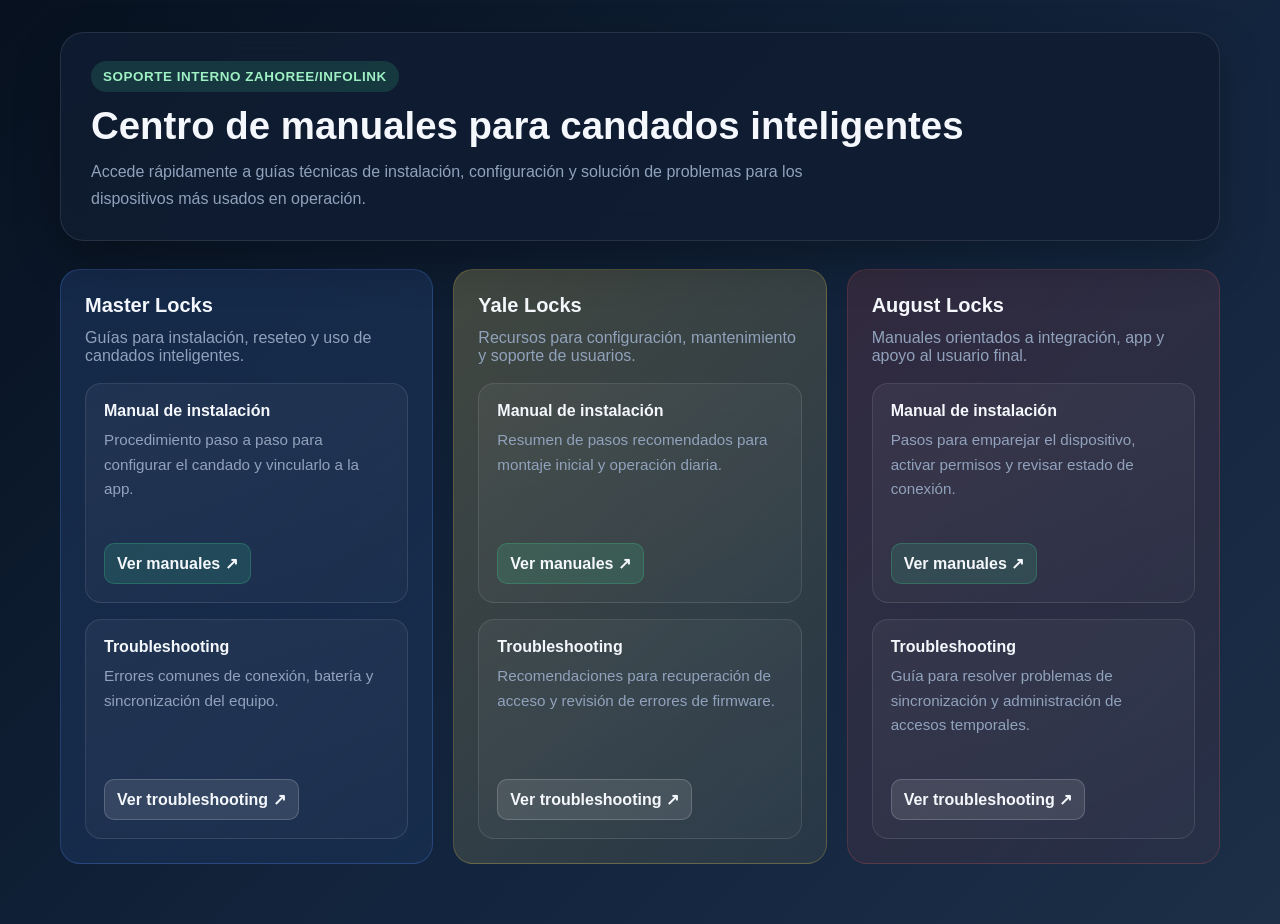
==== index.html @ 4dfc501e "MIGRATION" ====
<!DOCTYPE html>
<html lang="es">
  <head>
    <meta charset="UTF-8" />
    <meta name="viewport" content="width=device-width, initial-scale=1.0" />
    <title>Soporte Técnico - Candados Inteligentes</title>
    <link rel="icon" href="./Images/icon.png" type="image/png">
    <link rel="stylesheet" href="./styles.css">
  </head>
  <body class="index-page">
    <div class="page">
      <header class="hero">
        <div class="hero-top">
          <div>
            <span class="eyebrow">Soporte Interno Zahoree/Infolink</span>
            <h1>Centro de manuales para candados inteligentes</h1>
            <p>
              Accede rápidamente a guías técnicas de instalación, configuración y
              solución de problemas para los dispositivos más usados en operación.
            </p>
          </div>
        </div>
      </header>

      <main class="grid">
        <section class="brand-section masterlock">
          <h2>Master Locks</h2>
          <p class="subtitle">Guías para instalación, reseteo y uso de candados inteligentes.</p>
          <div class="cards">
            <article class="card">
              <h3>Manual de instalación</h3>
              <p>Procedimiento paso a paso para configurar el candado y vincularlo a la app.</p>
              <div class="actions">
                <a href="MLManuals.html">Ver manuales ↗</a>
              </div>
            </article>
            <article class="card">
              <h3>Troubleshooting</h3>
              <p>Errores comunes de conexión, batería y sincronización del equipo.</p>
              <div class="actions">
                <a class="secondary" href="#">Ver troubleshooting ↗</a>
              </div>
            </article>
          </div>
        </section>

        <section class="brand-section yale">
          <h2>Yale Locks</h2>
          <p class="subtitle">Recursos para configuración, mantenimiento y soporte de usuarios.</p>
          <div class="cards">
            <article class="card">
              <h3>Manual de instalación</h3>
              <p>Resumen de pasos recomendados para montaje inicial y operación diaria.</p>
              <div class="actions">
                <a href="YLManuals.html">Ver manuales ↗</a>
              </div>
            </article>
            <article class="card">
              <h3>Troubleshooting</h3>
              <p>Recomendaciones para recuperación de acceso y revisión de errores de firmware.</p>
              <div class="actions">
                <a class="secondary" href="#">Ver troubleshooting ↗</a>
              </div>
            </article>
          </div>
        </section>

        <section class="brand-section august">
          <h2>August Locks</h2>
          <p class="subtitle">Manuales orientados a integración, app y apoyo al usuario final.</p>
          <div class="cards">
            <article class="card">
              <h3>Manual de instalación</h3>
              <p>Pasos para emparejar el dispositivo, activar permisos y revisar estado de conexión.</p>
              <div class="actions">
                <a href="ALManuals.html">Ver manuales ↗</a>
              </div>
            </article>
            <article class="card">
              <h3>Troubleshooting</h3>
              <p>Guía para resolver problemas de sincronización y administración de accesos temporales.</p>
              <div class="actions">
                <a class="secondary" href="#">Ver troubleshooting ↗</a>
              </div>
            </article>
          </div>
        </section>
      </main>
    </div>
    <script src="./scripts.js"></script>
  </body>
</html>
---- styles.css ----
:root {
  --bg: #07111f;
  --panel: #101c31;
  --panel-2: #14263f;
  --text: #f4f7fb;
  --muted: #91a2bc;
  --accent: #3ecf8e;
  --accent-2: #4f8cff;
  --border: rgba(255, 255, 255, 0.1);
}

* {
  box-sizing: border-box;
}

body {
  margin: 0;
  font-family: "Segoe UI", Roboto, Arial, sans-serif;
  color: var(--text);
  background: linear-gradient(135deg, var(--bg), #13253e 60%, #1c2f47);
  min-height: 100vh;
}

.page {
  max-width: 1200px;
  margin: 0 auto;
  padding: 32px 20px 60px;
}

.hero {
  background: rgba(16, 28, 49, 0.9);
  border: 1px solid var(--border);
  border-radius: 24px;
  padding: 28px 30px;
  box-shadow: 0 18px 45px rgba(0, 0, 0, 0.28);
  backdrop-filter: blur(14px);
}

.back-link {
  display: inline-flex;
  align-items: center;
  gap: 8px;
  color: #9ff0c4;
  text-decoration: none;
  font-weight: 600;
  margin-bottom: 14px;
}

.back-link:hover {
  color: #ffffff;
}

.eyebrow {
  display: inline-block;
  background: rgba(62, 207, 142, 0.16);
  color: #9ff0c4;
  padding: 8px 12px;
  border-radius: 999px;
  font-size: 0.84rem;
  font-weight: 700;
  letter-spacing: 0.04em;
  text-transform: uppercase;
}

h1 {
  font-size: clamp(1.8rem, 3vw, 2.6rem);
  margin: 12px 0 10px;
}

.hero p {
  color: var(--muted);
  line-height: 1.7;
  font-size: 1rem;
  margin: 0;
  max-width: 780px;
}

.links,
.cards {
  display: grid;
  gap: 10px;
}

.links a,
.submenu-trigger {
  display: flex;
  align-items: center;
  justify-content: space-between;
  gap: 10px;
  text-decoration: none;
  color: var(--text);
  padding: 11px 12px;
  border-radius: 12px;
  background: rgba(255, 255, 255, 0.08);
  border: 1px solid rgba(255, 255, 255, 0.12);
  transition: transform 0.2s ease, background 0.2s ease;
  cursor: pointer;
  font: inherit;
}

.links a:hover,
.submenu-trigger:hover {
  transform: translateY(-1px);
  background: rgba(62, 207, 142, 0.16);
}

.links a span:last-child,
.submenu-trigger span:last-child {
  color: #9ff0c4;
  font-weight: 700;
}

.submenu {
  display: none;
  gap: 8px;
  margin-top: 8px;
  padding-left: 10px;
}

.submenu.open {
  display: grid;
}

.variant-grid {
  display: grid;
  gap: 8px;
  margin-top: 8px;
  padding-left: 16px;
}

.variant-card {
  display: flex;
  align-items: center;
  justify-content: space-between;
  gap: 12px;
  padding: 10px 12px;
  border-radius: 10px;
  background: rgba(0, 0, 0, 0.16);
  border: 1px dashed rgba(255, 199, 76, 0.3);
}

.variant-card .variant-info {
  display: flex;
  flex-direction: column;
  gap: 6px;
}

.variant-card .variant-info strong {
  color: #fff3bf;
}

.variant-card .variant-link {
  display: inline-flex;
  align-items: center;
  justify-content: center;
  padding: 7px 10px;
  border-radius: 8px;
  background: rgba(255, 199, 76, 0.16);
  color: #ffe8a3;
  text-decoration: none;
  font-size: 0.85rem;
  font-weight: 700;
  white-space: nowrap;
}

.placeholder-image {
  width: 70px;
  height: 46px;
  border-radius: 8px;
  border: 1px solid rgba(255, 199, 76, 0.25);
  background: linear-gradient(135deg, rgba(255, 210, 90, 0.25), rgba(255, 255, 255, 0.06));
  display: flex;
  align-items: center;
  justify-content: center;
  color: #ffe8a3;
  font-size: 0.72rem;
  font-weight: 700;
  text-align: center;
  padding: 4px;
  overflow: hidden;
  position: relative;
  cursor: zoom-in;
}

.placeholder-image img {
  width: 100%;
  height: 100%;
  object-fit: cover;
  display: block;
  transition: transform 0.2s ease;
}

.placeholder-image:hover img {
  transform: scale(1.04);
}

.placeholder-image::after {
  content: "Vista previa";
  position: absolute;
  inset: auto 6px 6px auto;
  background: rgba(7, 17, 31, 0.8);
  color: white;
  padding: 4px 8px;
  border-radius: 999px;
  font-size: 0.68rem;
  opacity: 0;
  pointer-events: none;
  transition: opacity 0.2s ease;
}

.placeholder-image:hover::after {
  opacity: 1;
}

.image-preview {
  position: fixed;
  top: 50%;
  left: 50%;
  transform: translate(-50%, -50%) scale(0.96);
  width: 250px;
  height: auto;
  border-radius: 14px;
  border: 2px solid rgba(255, 199, 76, 0.35);
  box-shadow: 0 16px 40px rgba(0, 0, 0, 0.35);
  opacity: 0;
  pointer-events: none;
  z-index: 1000;
  transition: opacity 0.2s ease, transform 0.2s ease;
  background: rgba(7, 17, 31, 0.95);
  padding: 6px;
}

.image-preview.show {
  opacity: 1;
  transform: translate(-50%, -50%) scale(1);
}

.image-preview img {
  width: 100%;
  height: auto;
  display: block;
  border-radius: 10px;
}

.gallery-modal {
  position: fixed;
  inset: 0;
  background: rgba(7, 17, 31, 0.86);
  backdrop-filter: blur(8px);
  display: none;
  align-items: center;
  justify-content: center;
  z-index: 1000;
  padding: 24px;
}

.gallery-modal.show {
  display: flex;
}

.gallery-modal .modal-content {
  position: relative;
  max-width: min(90vw, 420px);
  width: 100%;
  background: rgba(16, 28, 49, 0.96);
  border: 1px solid rgba(255, 199, 76, 0.35);
  border-radius: 18px;
  box-shadow: 0 18px 45px rgba(0, 0, 0, 0.35);
  padding: 16px;
}

.gallery-modal .close-btn {
  position: absolute;
  top: 10px;
  right: 10px;
  border: none;
  background: rgba(255, 255, 255, 0.12);
  color: white;
  width: 34px;
  height: 34px;
  border-radius: 999px;
  cursor: pointer;
  font-size: 1rem;
}

.gallery-modal img {
  width: 100%;
  height: auto;
  display: block;
  border-radius: 12px;
}

.menu-stack {
  display: grid;
  gap: 16px;
  margin-top: 24px;
}

.family-card {
  padding: 0;
  overflow: hidden;
}

.family-trigger {
  width: 100%;
  display: flex;
  align-items: center;
  justify-content: space-between;
  gap: 14px;
  padding: 22px;
  border: 0;
  background: transparent;
  color: inherit;
  text-align: left;
  cursor: pointer;
}

.family-trigger:hover {
  background: rgba(255, 255, 255, 0.06);
}

.family-copy {
  display: flex;
  flex-direction: column;
  gap: 6px;
}

.family-copy h2,
.family-copy p {
  margin: 0;
}

.family-trigger .caret {
  display: inline-flex;
  align-items: center;
  justify-content: center;
  width: 34px;
  height: 34px;
  border-radius: 999px;
  background: rgba(255, 255, 255, 0.1);
  color: #9ff0c4;
  font-size: 1rem;
  transition: transform 0.2s ease;
  flex-shrink: 0;
}

.family-trigger[aria-expanded="true"] .caret {
  transform: rotate(180deg);
}

.family-panel {
  display: none;
  padding: 0 22px 22px;
}

.family-panel.open {
  display: block;
}

.note {
  margin-top: 24px;
  color: var(--muted);
  font-size: 0.92rem;
  text-align: center;
}

body.index-page .grid {
  display: flex;
  flex-wrap: wrap;
  gap: 20px;
  margin-top: 28px;
  justify-content: stretch;
}

body.index-page .brand-section {
  flex: 1;
  min-width: 300px;
  background: rgba(20, 38, 63, 0.95);
  border: 1px solid var(--border);
  border-radius: 20px;
  padding: 24px;
}

body.index-page .brand-section h2 {
  margin: 0 0 12px;
  font-size: 1.25rem;
}

body.index-page .brand-section .subtitle {
  margin: 0 0 18px;
  color: var(--muted);
}

body.index-page .cards {
  display: flex;
  flex-wrap: wrap;
  gap: 16px;
  align-items: stretch;
}

body.index-page .card {
  display: flex;
  flex-direction: column;
  justify-content: space-between;
  flex: 1 1 240px;
  min-height: 220px;
  background: linear-gradient(160deg, rgba(255, 255, 255, 0.05), rgba(255, 255, 255, 0.025));
  border: 1px solid var(--border);
  border-radius: 16px;
  padding: 18px;
}

body.index-page .card h3 {
  margin: 0 0 8px;
  font-size: 1rem;
}

body.index-page .card p {
  margin: 0 0 14px;
  color: var(--muted);
  font-size: 0.95rem;
  line-height: 1.6;
}

body.index-page .card .actions {
  display: flex;
  flex-wrap: wrap;
  gap: 10px;
  margin-top: auto;
}

body.index-page .card a {
  display: inline-flex;
  align-items: center;
  justify-content: center;
  gap: 8px;
  color: #f4f7fb;
  text-decoration: none;
  font-weight: 700;
  padding: 10px 12px;
  border-radius: 10px;
  background: rgba(62, 207, 142, 0.16);
  border: 1px solid rgba(62, 207, 142, 0.25);
}

body.index-page .card a.secondary {
  background: rgba(255, 255, 255, 0.1);
  border-color: rgba(255, 255, 255, 0.18);
}

body.index-page .card a:hover {
  background: rgba(62, 207, 142, 0.28);
}

body.index-page .brand-section.masterlock {
  background: linear-gradient(135deg, rgba(79, 140, 255, 0.16), rgba(79, 140, 255, 0.08));
  border-color: rgba(79, 140, 255, 0.25);
}

body.index-page .brand-section.yale {
  background: linear-gradient(135deg, rgba(248, 228, 126, 0.22), rgba(248, 228, 126, 0.08));
  border-color: rgba(220, 185, 70, 0.25);
}

body.index-page .brand-section.august {
  background: linear-gradient(135deg, rgba(220, 86, 86, 0.16), rgba(220, 86, 86, 0.06));
  border-color: rgba(220, 86, 86, 0.22);
}

body.index-page .coming-soon {
  color: #8fb0d9;
  font-size: 0.9rem;
}

body.yale-page .grid {
  display: grid;
  grid-template-columns: repeat(2, minmax(0, 1fr));
  gap: 20px;
  margin-top: 24px;
}

body.yale-page .family-card {
  background: rgba(20, 38, 63, 0.95);
  border: 1px solid var(--border);
  border-radius: 20px;
  padding: 22px;
  box-shadow: 0 14px 30px rgba(0, 0, 0, 0.18);
}

body.yale-page .family-card.real-living {
  background: linear-gradient(135deg, rgba(255, 210, 90, 0.18), rgba(255, 182, 34, 0.08));
  border-color: rgba(255, 199, 76, 0.32);
}

body.yale-page .family-card.assure1 {
  background: linear-gradient(135deg, rgba(62, 207, 142, 0.16), rgba(62, 207, 142, 0.08));
  border-color: rgba(62, 207, 142, 0.25);
}

body.yale-page .family-card.zwave {
  background: linear-gradient(135deg, rgba(248, 228, 126, 0.2), rgba(248, 228, 126, 0.07));
  border-color: rgba(220, 185, 70, 0.25);
}

body.yale-page .family-card.google {
  background: linear-gradient(135deg, rgba(220, 86, 86, 0.16), rgba(220, 86, 86, 0.06));
  border-color: rgba(220, 86, 86, 0.22);
}

body.yale-page .family-card.code {
  background: linear-gradient(135deg, rgba(26, 188, 156, 0.16), rgba(26, 188, 156, 0.07));
  border-color: rgba(26, 188, 156, 0.22);
}

body.yale-page .family-card h2 {
  margin: 0 0 8px;
  font-size: 1.16rem;
}

body.yale-page .family-card p {
  margin: 0 0 14px;
  color: var(--muted);
  font-size: 0.95rem;
  line-height: 1.6;
}

body.yale-page .family-trigger .caret {
  display: inline-flex;
  align-items: center;
  justify-content: center;
  width: 34px;
  height: 34px;
  border-radius: 999px;
  background: rgba(255, 255, 255, 0.1);
  color: #9ff0c4;
  font-size: 1rem;
  transition: transform 0.2s ease;
  flex-shrink: 0;
}

@media (max-width: 780px) {
  body.yale-page .hero {
    padding: 22px;
  }
}

@media (max-width: 700px) {
  body.index-page .hero {
    padding: 22px;
  }

  body.index-page .brand-section {
    padding: 18px;
  }
}
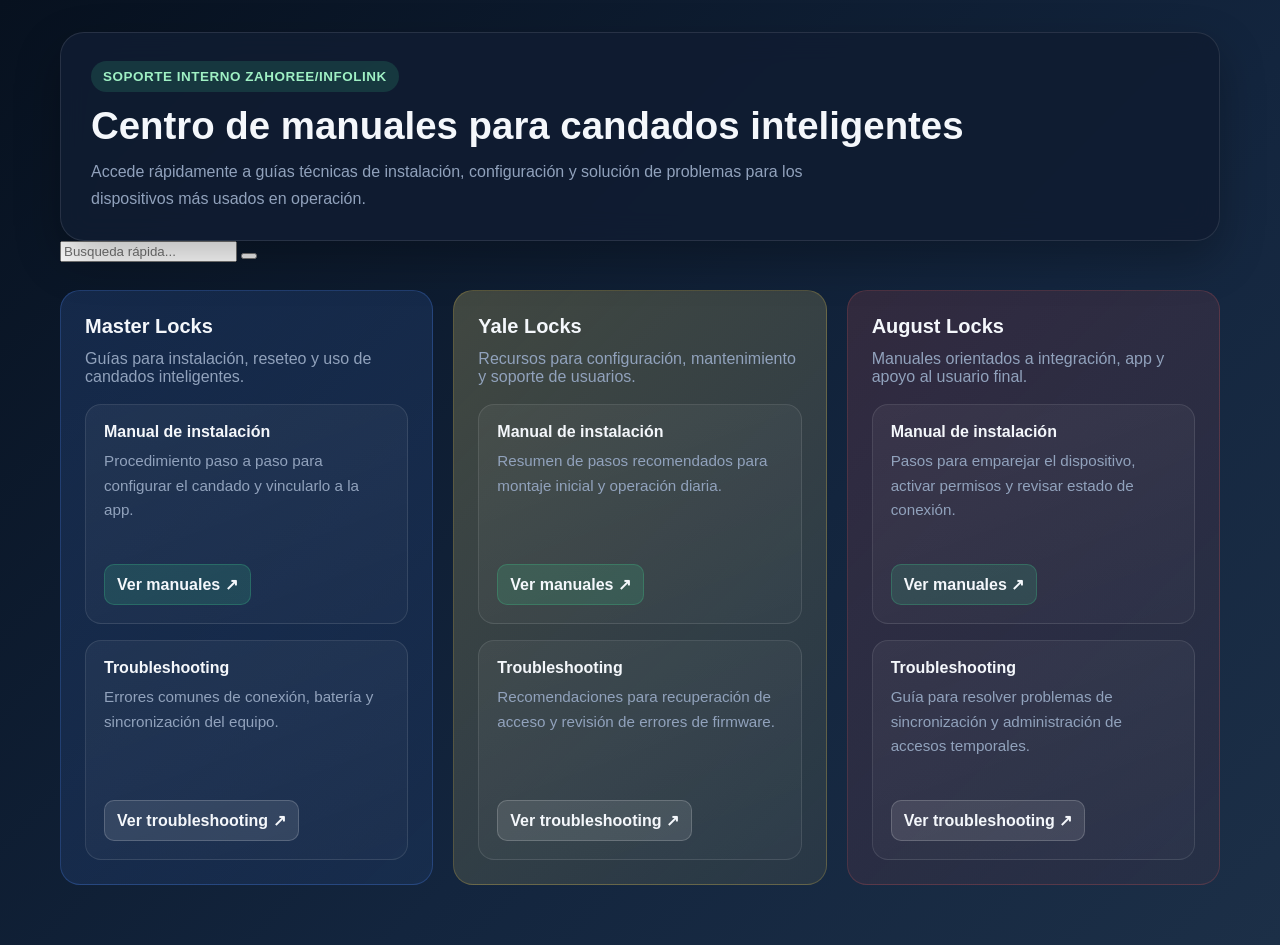
==== commit 5a6d7820: "trabajando en la barra de busqueda" ====
--- a/index.html
+++ b/index.html
@@ -21,6 +21,12 @@
           </div>
         </div>
       </header>
+      <div>
+        <input type="text" placeholder="Busqueda rápida...">
+        <button>
+          <i></i>
+        </button>
+      </div>
 
       <main class="grid">
         <section class="brand-section masterlock">
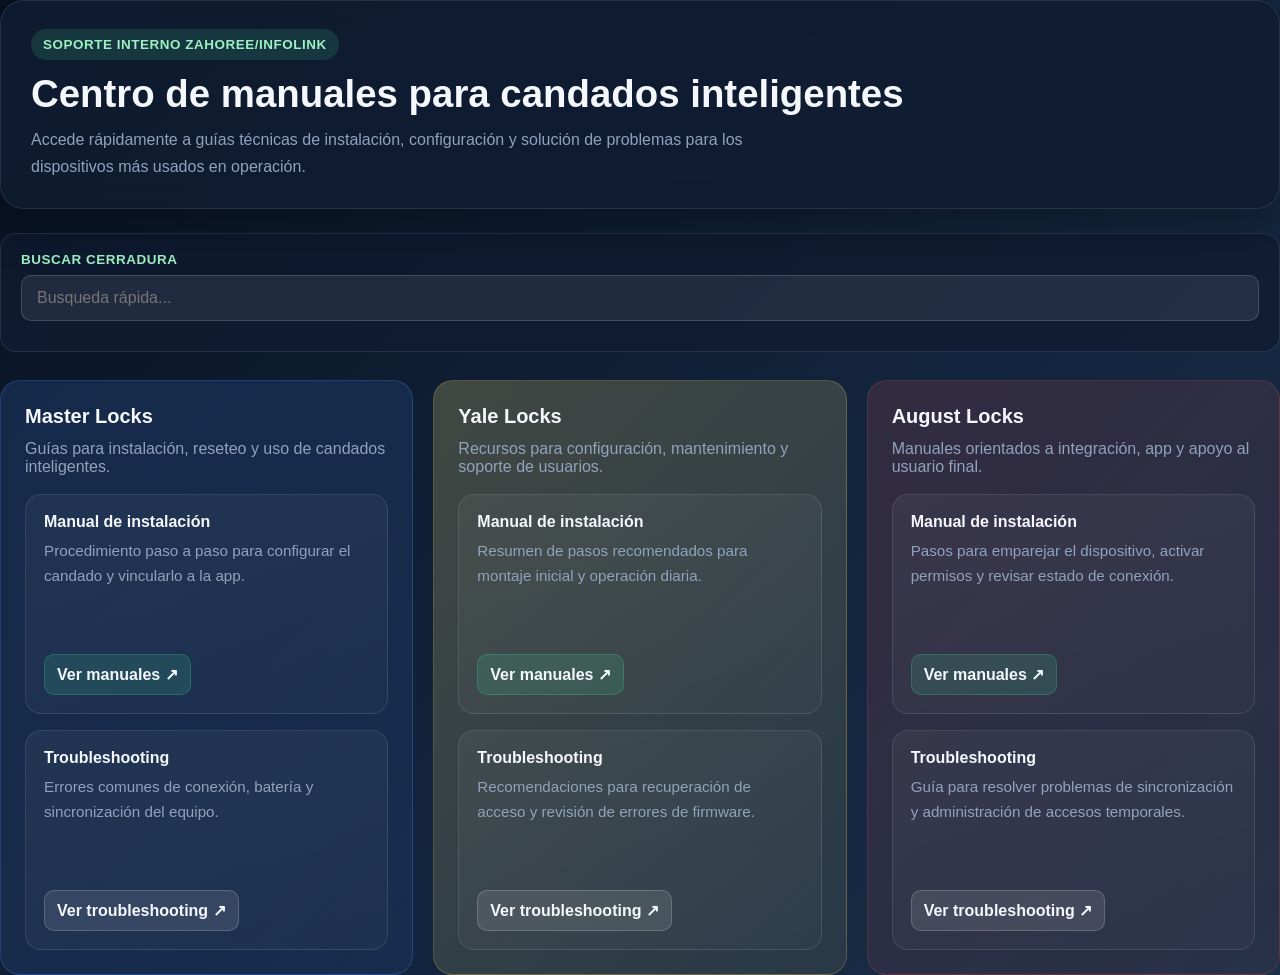
==== commit f89d6d50: "barra de busqueda, nombres de assure 1 cortados, manuales en blanco, yale code agregado" ====
--- a/index.html
+++ b/index.html
@@ -21,12 +21,12 @@
           </div>
         </div>
       </header>
-      <div>
-        <input type="text" placeholder="Busqueda rápida...">
-        <button>
-          <i></i>
-        </button>
-      </div>
+
+      <section class="quick-search" aria-label="Búsqueda rápida de cerraduras">
+        <label for="lockSearch">Buscar cerradura</label>
+        <input id="lockSearch" type="search" placeholder="Busqueda rápida..." autocomplete="off">
+        <div class="search-results" id="searchResults" aria-live="polite"></div>
+      </section>
 
       <main class="grid">
         <section class="brand-section masterlock">
--- a/styles.css
+++ b/styles.css
@@ -19,12 +19,6 @@
   color: var(--text);
   background: linear-gradient(135deg, var(--bg), #13253e 60%, #1c2f47);
   min-height: 100vh;
-}
-
-.page {
-  max-width: 1200px;
-  margin: 0 auto;
-  padding: 32px 20px 60px;
 }
 
 .hero {
@@ -73,6 +67,98 @@
   font-size: 1rem;
   margin: 0;
   max-width: 780px;
+}
+
+.quick-search {
+  margin-top: 24px;
+  padding: 18px 20px;
+  background: rgba(16, 28, 49, 0.82);
+  border: 1px solid var(--border);
+  border-radius: 16px;
+}
+
+.quick-search label {
+  display: block;
+  margin-bottom: 8px;
+  color: #9ff0c4;
+  font-size: 0.84rem;
+  font-weight: 700;
+  letter-spacing: 0.04em;
+  text-transform: uppercase;
+}
+
+.quick-search input {
+  width: 100%;
+  padding: 13px 15px;
+  border: 1px solid rgba(255, 255, 255, 0.16);
+  border-radius: 10px;
+  background: rgba(255, 255, 255, 0.08);
+  color: var(--text);
+  font: inherit;
+  outline: none;
+}
+
+.quick-search input:focus {
+  border-color: var(--accent);
+  box-shadow: 0 0 0 3px rgba(62, 207, 142, 0.14);
+}
+
+.search-results {
+  display: grid;
+  gap: 8px;
+  margin-top: 12px;
+}
+
+.search-result {
+  display: flex;
+  align-items: center;
+  justify-content: space-between;
+  gap: 16px;
+  padding: 11px 13px;
+  border: 1px solid rgba(62, 207, 142, 0.2);
+  border-radius: 10px;
+  background: rgba(62, 207, 142, 0.08);
+  color: inherit;
+  text-decoration: none;
+  transition: transform 0.2s ease, background 0.2s ease, border-color 0.2s ease;
+}
+
+.search-result:hover,
+.search-result:focus-visible {
+  transform: translateY(-1px);
+  background: rgba(62, 207, 142, 0.18);
+  border-color: rgba(62, 207, 142, 0.56);
+  outline: none;
+}
+
+.search-result .result-path {
+  color: var(--muted);
+  font-size: 0.9rem;
+}
+
+.search-result .result-model,
+.search-result .result-action {
+  color: #9ff0c4;
+  font-weight: 700;
+  white-space: nowrap;
+}
+
+.search-empty {
+  margin: 10px 0 0;
+  color: var(--muted);
+  font-size: 0.9rem;
+}
+
+@media (max-width: 620px) {
+  .search-result {
+    align-items: flex-start;
+    flex-direction: column;
+    gap: 6px;
+  }
+
+  .search-result .result-action {
+    align-self: flex-end;
+  }
 }
 
 .links,
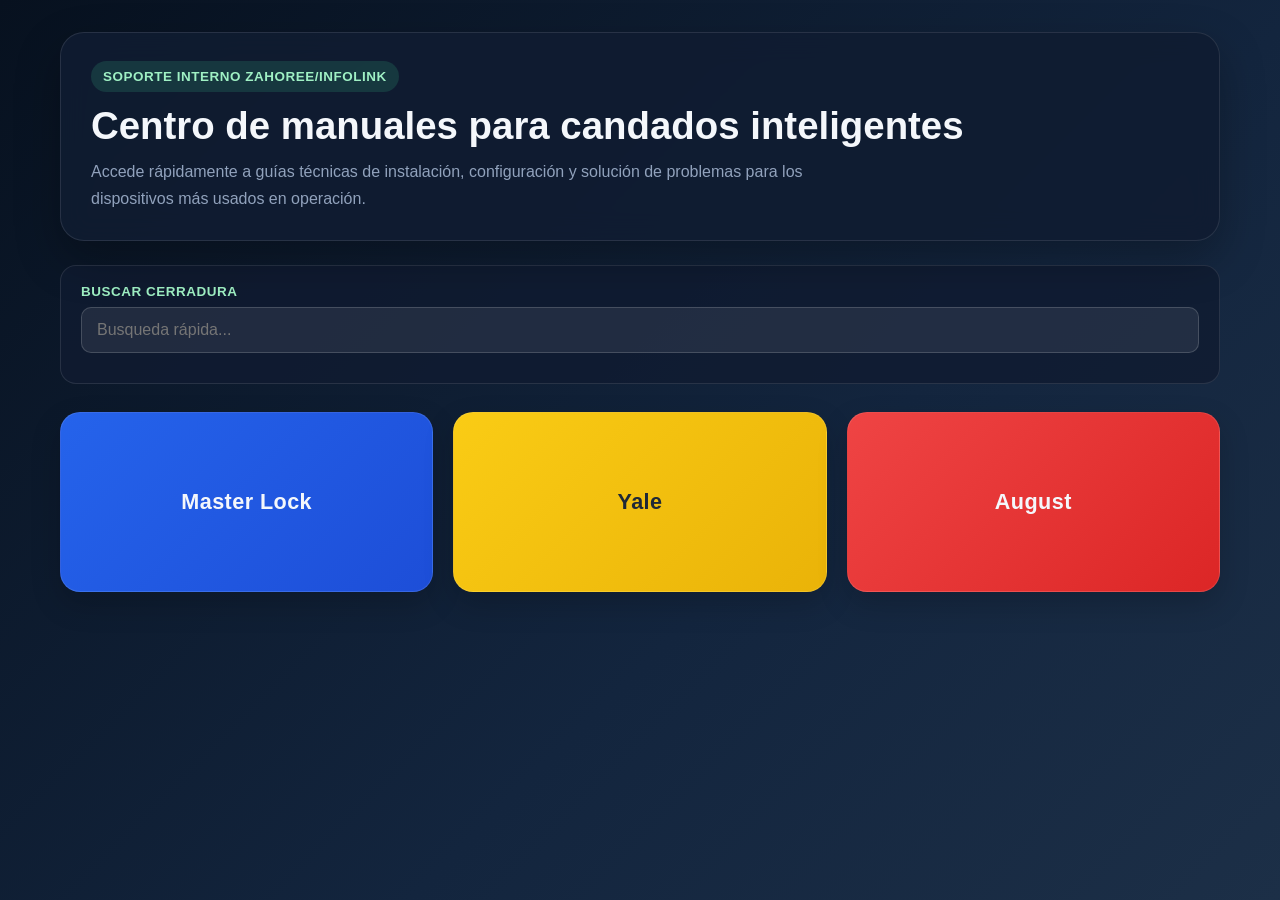
==== commit 36e9cdef: "base para ts y part numbers" ====
--- a/index.html
+++ b/index.html
@@ -29,68 +29,9 @@
       </section>
 
       <main class="grid">
-        <section class="brand-section masterlock">
-          <h2>Master Locks</h2>
-          <p class="subtitle">Guías para instalación, reseteo y uso de candados inteligentes.</p>
-          <div class="cards">
-            <article class="card">
-              <h3>Manual de instalación</h3>
-              <p>Procedimiento paso a paso para configurar el candado y vincularlo a la app.</p>
-              <div class="actions">
-                <a href="MLManuals.html">Ver manuales ↗</a>
-              </div>
-            </article>
-            <article class="card">
-              <h3>Troubleshooting</h3>
-              <p>Errores comunes de conexión, batería y sincronización del equipo.</p>
-              <div class="actions">
-                <a class="secondary" href="#">Ver troubleshooting ↗</a>
-              </div>
-            </article>
-          </div>
-        </section>
-
-        <section class="brand-section yale">
-          <h2>Yale Locks</h2>
-          <p class="subtitle">Recursos para configuración, mantenimiento y soporte de usuarios.</p>
-          <div class="cards">
-            <article class="card">
-              <h3>Manual de instalación</h3>
-              <p>Resumen de pasos recomendados para montaje inicial y operación diaria.</p>
-              <div class="actions">
-                <a href="YLManuals.html">Ver manuales ↗</a>
-              </div>
-            </article>
-            <article class="card">
-              <h3>Troubleshooting</h3>
-              <p>Recomendaciones para recuperación de acceso y revisión de errores de firmware.</p>
-              <div class="actions">
-                <a class="secondary" href="#">Ver troubleshooting ↗</a>
-              </div>
-            </article>
-          </div>
-        </section>
-
-        <section class="brand-section august">
-          <h2>August Locks</h2>
-          <p class="subtitle">Manuales orientados a integración, app y apoyo al usuario final.</p>
-          <div class="cards">
-            <article class="card">
-              <h3>Manual de instalación</h3>
-              <p>Pasos para emparejar el dispositivo, activar permisos y revisar estado de conexión.</p>
-              <div class="actions">
-                <a href="ALManuals.html">Ver manuales ↗</a>
-              </div>
-            </article>
-            <article class="card">
-              <h3>Troubleshooting</h3>
-              <p>Guía para resolver problemas de sincronización y administración de accesos temporales.</p>
-              <div class="actions">
-                <a class="secondary" href="#">Ver troubleshooting ↗</a>
-              </div>
-            </article>
-          </div>
-        </section>
+        <a class="brand-button master" href="MLManuals.html">Master Lock</a>
+        <a class="brand-button yale" href="YLManuals.html">Yale</a>
+        <a class="brand-button august" href="ALManuals.html">August</a>
       </main>
     </div>
     <script src="./scripts.js"></script>
--- a/styles.css
+++ b/styles.css
@@ -1,11 +1,8 @@
 :root {
   --bg: #07111f;
-  --panel: #101c31;
-  --panel-2: #14263f;
   --text: #f4f7fb;
   --muted: #91a2bc;
   --accent: #3ecf8e;
-  --accent-2: #4f8cff;
   --border: rgba(255, 255, 255, 0.1);
 }
 
@@ -19,6 +16,12 @@
   color: var(--text);
   background: linear-gradient(135deg, var(--bg), #13253e 60%, #1c2f47);
   min-height: 100vh;
+}
+
+.page {
+  max-width: 1200px;
+  margin: 0 auto;
+  padding: 32px 20px 60px;
 }
 
 .hero {
@@ -223,6 +226,32 @@
   border-radius: 10px;
   background: rgba(0, 0, 0, 0.16);
   border: 1px dashed rgba(255, 199, 76, 0.3);
+}
+
+.variant-card.lock-highlight {
+  animation: lock-highlight 4s ease-out forwards;
+}
+
+@keyframes lock-highlight {
+  0% {
+    border-color: rgba(62, 207, 142, 0.95);
+    box-shadow: 0 0 0 0 rgba(62, 207, 142, 0.9), 0 0 28px rgba(62, 207, 142, 0.8);
+  }
+
+  18% {
+    border-color: rgba(62, 207, 142, 0.95);
+    box-shadow: 0 0 0 5px rgba(62, 207, 142, 0.18), 0 0 30px rgba(62, 207, 142, 0.7);
+  }
+
+  68% {
+    border-color: rgba(62, 207, 142, 0.7);
+    box-shadow: 0 0 0 3px rgba(62, 207, 142, 0.1), 0 0 18px rgba(62, 207, 142, 0.4);
+  }
+
+  100% {
+    border-color: rgba(255, 199, 76, 0.3);
+    box-shadow: 0 0 0 rgba(62, 207, 142, 0);
+  }
 }
 
 .variant-card .variant-info {
@@ -346,19 +375,19 @@
 
 .gallery-modal .modal-content {
   position: relative;
-  max-width: min(90vw, 420px);
+  max-width: min(95vw, 1100px);
   width: 100%;
   background: rgba(16, 28, 49, 0.96);
   border: 1px solid rgba(255, 199, 76, 0.35);
   border-radius: 18px;
   box-shadow: 0 18px 45px rgba(0, 0, 0, 0.35);
-  padding: 16px;
+  padding: 20px 18px 24px;
 }
 
 .gallery-modal .close-btn {
   position: absolute;
-  top: 10px;
-  right: 10px;
+  top: 14px;
+  right: 14px;
   border: none;
   background: rgba(255, 255, 255, 0.12);
   color: white;
@@ -369,11 +398,166 @@
   font-size: 1rem;
 }
 
+.gallery-modal .nav-btn {
+  position: absolute;
+  top: 50%;
+  transform: translateY(-50%);
+  width: 38px;
+  height: 38px;
+  border: none;
+  background: rgba(255, 255, 255, 0.12);
+  color: white;
+  border-radius: 999px;
+  cursor: pointer;
+  font-size: 1.1rem;
+  z-index: 1;
+  box-shadow: 0 8px 20px rgba(0, 0, 0, 0.2);
+}
+
+.gallery-modal .prev-btn {
+  left: -15px;
+}
+
+.gallery-modal .next-btn {
+  right: -15px;
+}
+
+.gallery-modal .carousel-inner {
+  display: flex;
+  flex-direction: column;
+  align-items: center;
+  gap: 12px;
+  width: 100%;
+}
+
+.gallery-modal .carousel-caption {
+  color: var(--text);
+  font-weight: 700;
+  text-transform: uppercase;
+  letter-spacing: 0.08em;
+  text-align: center;
+  padding: 8px 14px;
+  border-radius: 999px;
+  background: rgba(255, 255, 255, 0.06);
+  text-decoration: none;
+  transition: background 0.2s ease, color 0.2s ease;
+  width: fit-content;
+}
+
+.gallery-modal .carousel-caption:hover,
+.gallery-modal .carousel-caption:focus-visible {
+  color: #9ff0c4;
+  background: rgba(62, 207, 142, 0.16);
+  outline: none;
+}
+
 .gallery-modal img {
   width: 100%;
   height: auto;
   display: block;
   border-radius: 12px;
+}
+
+.gallery-modal-grid {
+  display: grid;
+  grid-template-columns: minmax(220px, 280px) minmax(360px, 1fr) minmax(220px, 280px);
+  gap: 18px;
+  align-items: start;
+  margin: 22px 0 12px;
+}
+
+.gallery-modal .carousel-inner {
+  min-width: 360px;
+  max-width: 460px;
+}
+
+.gallery-panel {
+  border: 1px solid rgba(255, 255, 255, 0.14);
+  border-radius: 18px;
+  padding: 18px;
+  background: rgba(16, 28, 49, 0.94);
+}
+
+.gallery-panel h3 {
+  margin: 0 0 10px;
+  font-size: 1rem;
+}
+
+.gallery-panel .panel-description {
+  margin: 0 0 14px;
+  color: var(--muted);
+  font-size: 0.95rem;
+}
+
+.troubleshooting-panel {
+  border-color: rgba(248, 228, 126, 0.35);
+  background: linear-gradient(135deg, rgba(248, 228, 126, 0.18), rgba(255, 255, 255, 0.04));
+}
+
+.replacement-panel {
+  border-color: rgba(239, 68, 68, 0.35);
+  background: linear-gradient(135deg, rgba(248, 113, 113, 0.16), rgba(255, 255, 255, 0.04));
+}
+
+.troubleshooting-list {
+  display: grid;
+  gap: 10px;
+}
+
+.troubleshooting-card {
+  border: 1px solid rgba(255, 255, 255, 0.16);
+  border-radius: 14px;
+  background: rgba(7, 17, 31, 0.72);
+  overflow: hidden;
+}
+
+.troubleshooting-card summary {
+  display: flex;
+  align-items: center;
+  justify-content: space-between;
+  gap: 12px;
+  padding: 14px 16px;
+  cursor: pointer;
+  font-weight: 700;
+  color: #f8e71c;
+  list-style: none;
+}
+
+.troubleshooting-card summary::-webkit-details-marker {
+  display: none;
+}
+
+.troubleshooting-card[open] summary {
+  background: rgba(255, 255, 255, 0.06);
+}
+
+.troubleshooting-card-body {
+  padding: 0 16px 16px;
+  color: var(--text);
+  line-height: 1.6;
+}
+
+.replacement-list {
+  list-style: decimal inside;
+  margin: 0;
+  padding: 0;
+  display: grid;
+  gap: 12px;
+}
+
+.replacement-list li {
+  padding: 14px 16px;
+  border-radius: 14px;
+  background: rgba(255, 255, 255, 0.06);
+  border: 1px solid rgba(255, 255, 255, 0.12);
+  color: var(--text);
+  line-height: 1.5;
+}
+
+@media (max-width: 1100px) {
+  .gallery-modal-grid {
+    grid-template-columns: 1fr;
+  }
 }
 
 .menu-stack {
@@ -450,119 +634,149 @@
   text-align: center;
 }
 
+.support-quickpanels {
+  display: grid;
+  grid-template-columns: minmax(0, 1fr) minmax(0, 1fr);
+  gap: 18px;
+  margin-top: 28px;
+}
+
+.support-panel {
+  border: 1px solid rgba(255, 255, 255, 0.14);
+  border-radius: 20px;
+  padding: 22px;
+  background: rgba(16, 28, 49, 0.92);
+}
+
+.support-panel h2 {
+  margin: 0 0 12px;
+  font-size: 1.15rem;
+}
+
+.support-panel .panel-description {
+  margin: 0 0 18px;
+  color: var(--muted);
+  font-size: 0.95rem;
+}
+
+.troubleshooting-panel {
+  border-color: rgba(248, 228, 126, 0.35);
+  background: linear-gradient(135deg, rgba(248, 228, 126, 0.18), rgba(255, 255, 255, 0.04));
+}
+
+.replacement-panel {
+  border-color: rgba(239, 68, 68, 0.35);
+  background: linear-gradient(135deg, rgba(248, 113, 113, 0.16), rgba(255, 255, 255, 0.04));
+}
+
+.troubleshooting-list {
+  display: grid;
+  gap: 12px;
+}
+
+.troubleshooting-card {
+  border: 1px solid rgba(255, 255, 255, 0.16);
+  border-radius: 14px;
+  background: rgba(7, 17, 31, 0.72);
+  overflow: hidden;
+}
+
+.troubleshooting-card summary {
+  display: flex;
+  align-items: center;
+  justify-content: space-between;
+  gap: 12px;
+  padding: 14px 16px;
+  cursor: pointer;
+  font-weight: 700;
+  color: #f8e71c;
+  list-style: none;
+}
+
+.troubleshooting-card summary::-webkit-details-marker {
+  display: none;
+}
+
+.troubleshooting-card[open] summary {
+  background: rgba(255, 255, 255, 0.06);
+}
+
+.troubleshooting-card-body {
+  padding: 0 16px 16px;
+  color: var(--text);
+  line-height: 1.6;
+}
+
+.replacement-list {
+  list-style: decimal inside;
+  margin: 0;
+  padding: 0;
+  display: grid;
+  gap: 12px;
+}
+
+.replacement-list li {
+  padding: 14px 16px;
+  border-radius: 14px;
+  background: rgba(255, 255, 255, 0.06);
+  border: 1px solid rgba(255, 255, 255, 0.12);
+  color: var(--text);
+  line-height: 1.5;
+}
+
 body.index-page .grid {
-  display: flex;
-  flex-wrap: wrap;
+  display: grid;
+  grid-template-columns: repeat(3, minmax(0, 1fr));
   gap: 20px;
   margin-top: 28px;
-  justify-content: stretch;
-}
-
-body.index-page .brand-section {
-  flex: 1;
-  min-width: 300px;
-  background: rgba(20, 38, 63, 0.95);
+}
+
+body.index-page .brand-button {
+  display: flex;
+  align-items: center;
+  justify-content: center;
+  min-height: 180px;
+  padding: 24px;
+  border-radius: 20px;
   border: 1px solid var(--border);
-  border-radius: 20px;
-  padding: 24px;
-}
-
-body.index-page .brand-section h2 {
-  margin: 0 0 12px;
-  font-size: 1.25rem;
-}
-
-body.index-page .brand-section .subtitle {
-  margin: 0 0 18px;
-  color: var(--muted);
-}
-
-body.index-page .cards {
-  display: flex;
-  flex-wrap: wrap;
-  gap: 16px;
-  align-items: stretch;
-}
-
-body.index-page .card {
-  display: flex;
-  flex-direction: column;
-  justify-content: space-between;
-  flex: 1 1 240px;
-  min-height: 220px;
-  background: linear-gradient(160deg, rgba(255, 255, 255, 0.05), rgba(255, 255, 255, 0.025));
-  border: 1px solid var(--border);
-  border-radius: 16px;
-  padding: 18px;
-}
-
-body.index-page .card h3 {
-  margin: 0 0 8px;
-  font-size: 1rem;
-}
-
-body.index-page .card p {
-  margin: 0 0 14px;
-  color: var(--muted);
-  font-size: 0.95rem;
-  line-height: 1.6;
-}
-
-body.index-page .card .actions {
-  display: flex;
-  flex-wrap: wrap;
-  gap: 10px;
-  margin-top: auto;
-}
-
-body.index-page .card a {
-  display: inline-flex;
-  align-items: center;
-  justify-content: center;
-  gap: 8px;
   color: #f4f7fb;
   text-decoration: none;
-  font-weight: 700;
-  padding: 10px 12px;
-  border-radius: 10px;
-  background: rgba(62, 207, 142, 0.16);
-  border: 1px solid rgba(62, 207, 142, 0.25);
-}
-
-body.index-page .card a.secondary {
-  background: rgba(255, 255, 255, 0.1);
-  border-color: rgba(255, 255, 255, 0.18);
-}
-
-body.index-page .card a:hover {
-  background: rgba(62, 207, 142, 0.28);
-}
-
-body.index-page .brand-section.masterlock {
-  background: linear-gradient(135deg, rgba(79, 140, 255, 0.16), rgba(79, 140, 255, 0.08));
-  border-color: rgba(79, 140, 255, 0.25);
-}
-
-body.index-page .brand-section.yale {
-  background: linear-gradient(135deg, rgba(248, 228, 126, 0.22), rgba(248, 228, 126, 0.08));
-  border-color: rgba(220, 185, 70, 0.25);
-}
-
-body.index-page .brand-section.august {
-  background: linear-gradient(135deg, rgba(220, 86, 86, 0.16), rgba(220, 86, 86, 0.06));
-  border-color: rgba(220, 86, 86, 0.22);
-}
-
-body.index-page .coming-soon {
-  color: #8fb0d9;
-  font-size: 0.9rem;
-}
-
-body.yale-page .grid {
-  display: grid;
-  grid-template-columns: repeat(2, minmax(0, 1fr));
-  gap: 20px;
-  margin-top: 24px;
+  font-size: 1.35rem;
+  font-weight: 700;
+  letter-spacing: 0.02em;
+  transition: transform 0.2s ease, box-shadow 0.2s ease, filter 0.2s ease;
+  box-shadow: 0 12px 30px rgba(0, 0, 0, 0.18);
+}
+
+body.index-page .brand-button:hover,
+body.index-page .brand-button:focus-visible {
+  transform: translateY(-2px);
+  box-shadow: 0 16px 34px rgba(0, 0, 0, 0.24);
+  filter: brightness(1.04);
+  outline: none;
+}
+
+body.index-page .brand-button.master {
+  background: linear-gradient(135deg, #2563eb, #1d4ed8);
+}
+
+body.index-page .brand-button.yale {
+  background: linear-gradient(135deg, #facc15, #eab308);
+  color: #1f2937;
+}
+
+body.index-page .brand-button.august {
+  background: linear-gradient(135deg, #ef4444, #dc2626);
+}
+
+@media (max-width: 700px) {
+  body.index-page .grid {
+    grid-template-columns: 1fr;
+  }
+
+  body.index-page .hero {
+    padding: 22px;
+  }
 }
 
 body.yale-page .family-card {
@@ -583,16 +797,6 @@
   border-color: rgba(62, 207, 142, 0.25);
 }
 
-body.yale-page .family-card.zwave {
-  background: linear-gradient(135deg, rgba(248, 228, 126, 0.2), rgba(248, 228, 126, 0.07));
-  border-color: rgba(220, 185, 70, 0.25);
-}
-
-body.yale-page .family-card.google {
-  background: linear-gradient(135deg, rgba(220, 86, 86, 0.16), rgba(220, 86, 86, 0.06));
-  border-color: rgba(220, 86, 86, 0.22);
-}
-
 body.yale-page .family-card.code {
   background: linear-gradient(135deg, rgba(26, 188, 156, 0.16), rgba(26, 188, 156, 0.07));
   border-color: rgba(26, 188, 156, 0.22);
@@ -610,20 +814,6 @@
   line-height: 1.6;
 }
 
-body.yale-page .family-trigger .caret {
-  display: inline-flex;
-  align-items: center;
-  justify-content: center;
-  width: 34px;
-  height: 34px;
-  border-radius: 999px;
-  background: rgba(255, 255, 255, 0.1);
-  color: #9ff0c4;
-  font-size: 1rem;
-  transition: transform 0.2s ease;
-  flex-shrink: 0;
-}
-
 @media (max-width: 780px) {
   body.yale-page .hero {
     padding: 22px;
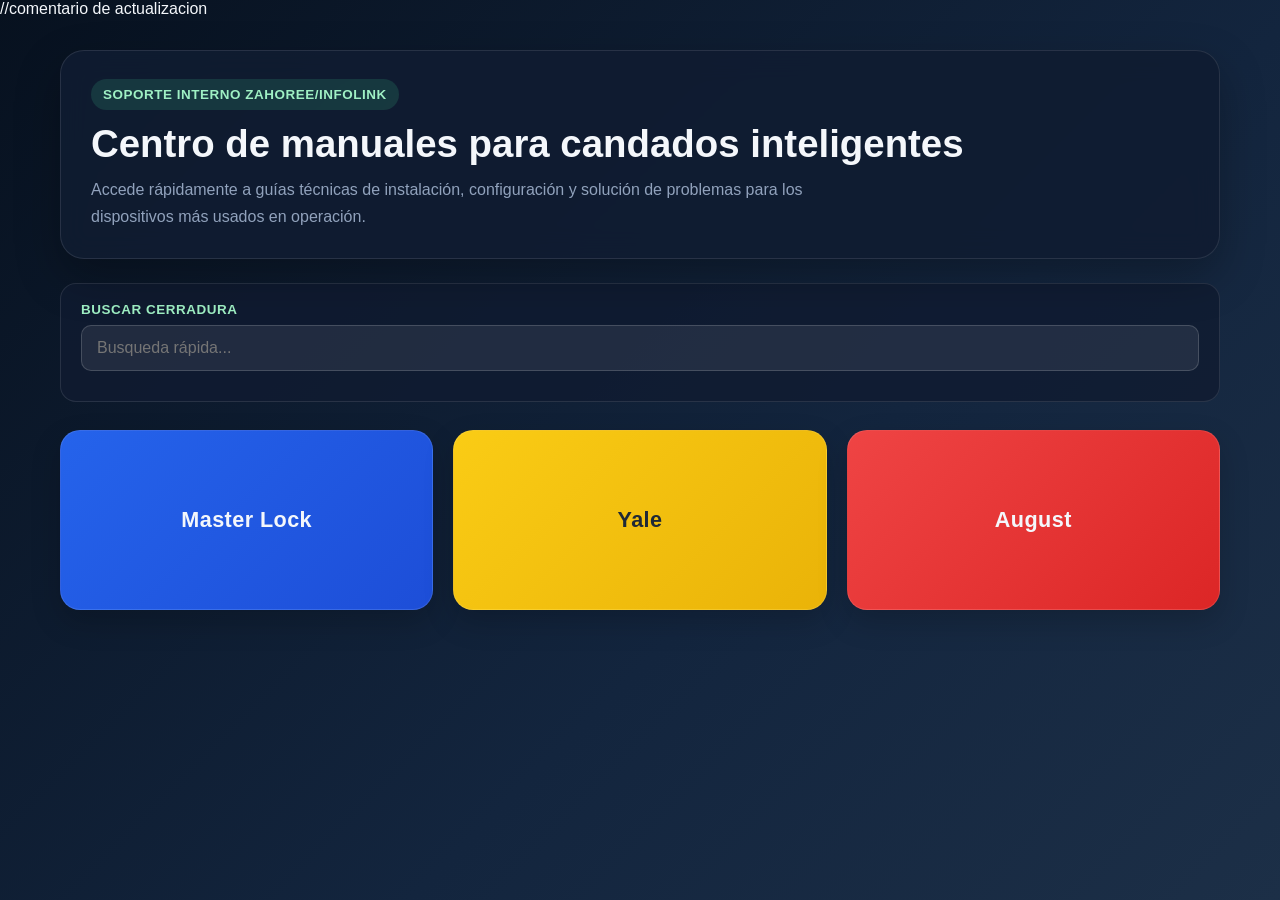
==== commit 0ff843bb: "comentario" ====
--- a/index.html
+++ b/index.html
@@ -1,10 +1,12 @@
-<!DOCTYPE html>
+<!DOCTYPE html> //comentario de actualizacion
 <html lang="es">
   <head>
     <meta charset="UTF-8" />
     <meta name="viewport" content="width=device-width, initial-scale=1.0" />
     <title>Soporte Técnico - Candados Inteligentes</title>
-    <link rel="icon" href="./Images/icon.png" type="image/png">
+    <link rel="icon" href="Images/icon.png?v=2" type="image/png" sizes="32x32">
+    <link rel="shortcut icon" href="favicon.ico?v=2" type="image/x-icon">
+    <link rel="icon" href="favicon.ico?v=2" type="image/x-icon">
     <link rel="stylesheet" href="./styles.css">
   </head>
   <body class="index-page">
--- a/styles.css
+++ b/styles.css
@@ -377,6 +377,10 @@
   position: relative;
   max-width: min(95vw, 1100px);
   width: 100%;
+  max-height: min(90vh, 860px);
+  display: flex;
+  flex-direction: column;
+  overflow: hidden;
   background: rgba(16, 28, 49, 0.96);
   border: 1px solid rgba(255, 199, 76, 0.35);
   border-radius: 18px;
@@ -463,6 +467,9 @@
   grid-template-columns: minmax(220px, 280px) minmax(360px, 1fr) minmax(220px, 280px);
   gap: 18px;
   align-items: start;
+  flex: 1 1 auto;
+  min-height: 0;
+  overflow: hidden;
   margin: 22px 0 12px;
 }
 
@@ -472,6 +479,11 @@
 }
 
 .gallery-panel {
+  display: flex;
+  flex-direction: column;
+  min-height: 0;
+  max-height: 100%;
+  overflow: hidden;
   border: 1px solid rgba(255, 255, 255, 0.14);
   border-radius: 18px;
   padding: 18px;
@@ -537,21 +549,56 @@
   line-height: 1.6;
 }
 
-.replacement-list {
-  list-style: decimal inside;
+.replacement-scroll {
+  flex: 1 1 auto;
+  min-height: 0;
+  max-height: 100%;
+  overflow-y: auto;
+  overflow-x: hidden;
+  padding-right: 6px;
+  overscroll-behavior: contain;
+  scrollbar-width: thin;
+  scrollbar-color: rgba(255, 255, 255, 0.28) transparent;
+}
+
+.replacement-scroll::-webkit-scrollbar {
+  width: 7px;
+}
+
+.replacement-scroll::-webkit-scrollbar-thumb {
+  background: rgba(255, 255, 255, 0.28);
+  border-radius: 999px;
+}
+
+.replacement-group {
+  display: grid;
+  gap: 10px;
+}
+
+.replacement-group h4 {
   margin: 0;
-  padding: 0;
-  display: grid;
-  gap: 12px;
-}
-
-.replacement-list li {
-  padding: 14px 16px;
+  font-size: 0.95rem;
+  color: #ffe8a3;
+  text-transform: uppercase;
+  letter-spacing: 0.06em;
+}
+
+.replacement-item {
+  display: flex;
+  flex-direction: column;
+  gap: 4px;
+  padding: 12px 14px;
   border-radius: 14px;
   background: rgba(255, 255, 255, 0.06);
   border: 1px solid rgba(255, 255, 255, 0.12);
   color: var(--text);
   line-height: 1.5;
+}
+
+.replacement-item span {
+  color: var(--muted);
+  font-size: 0.95rem;
+  word-break: break-word;
 }
 
 @media (max-width: 1100px) {
